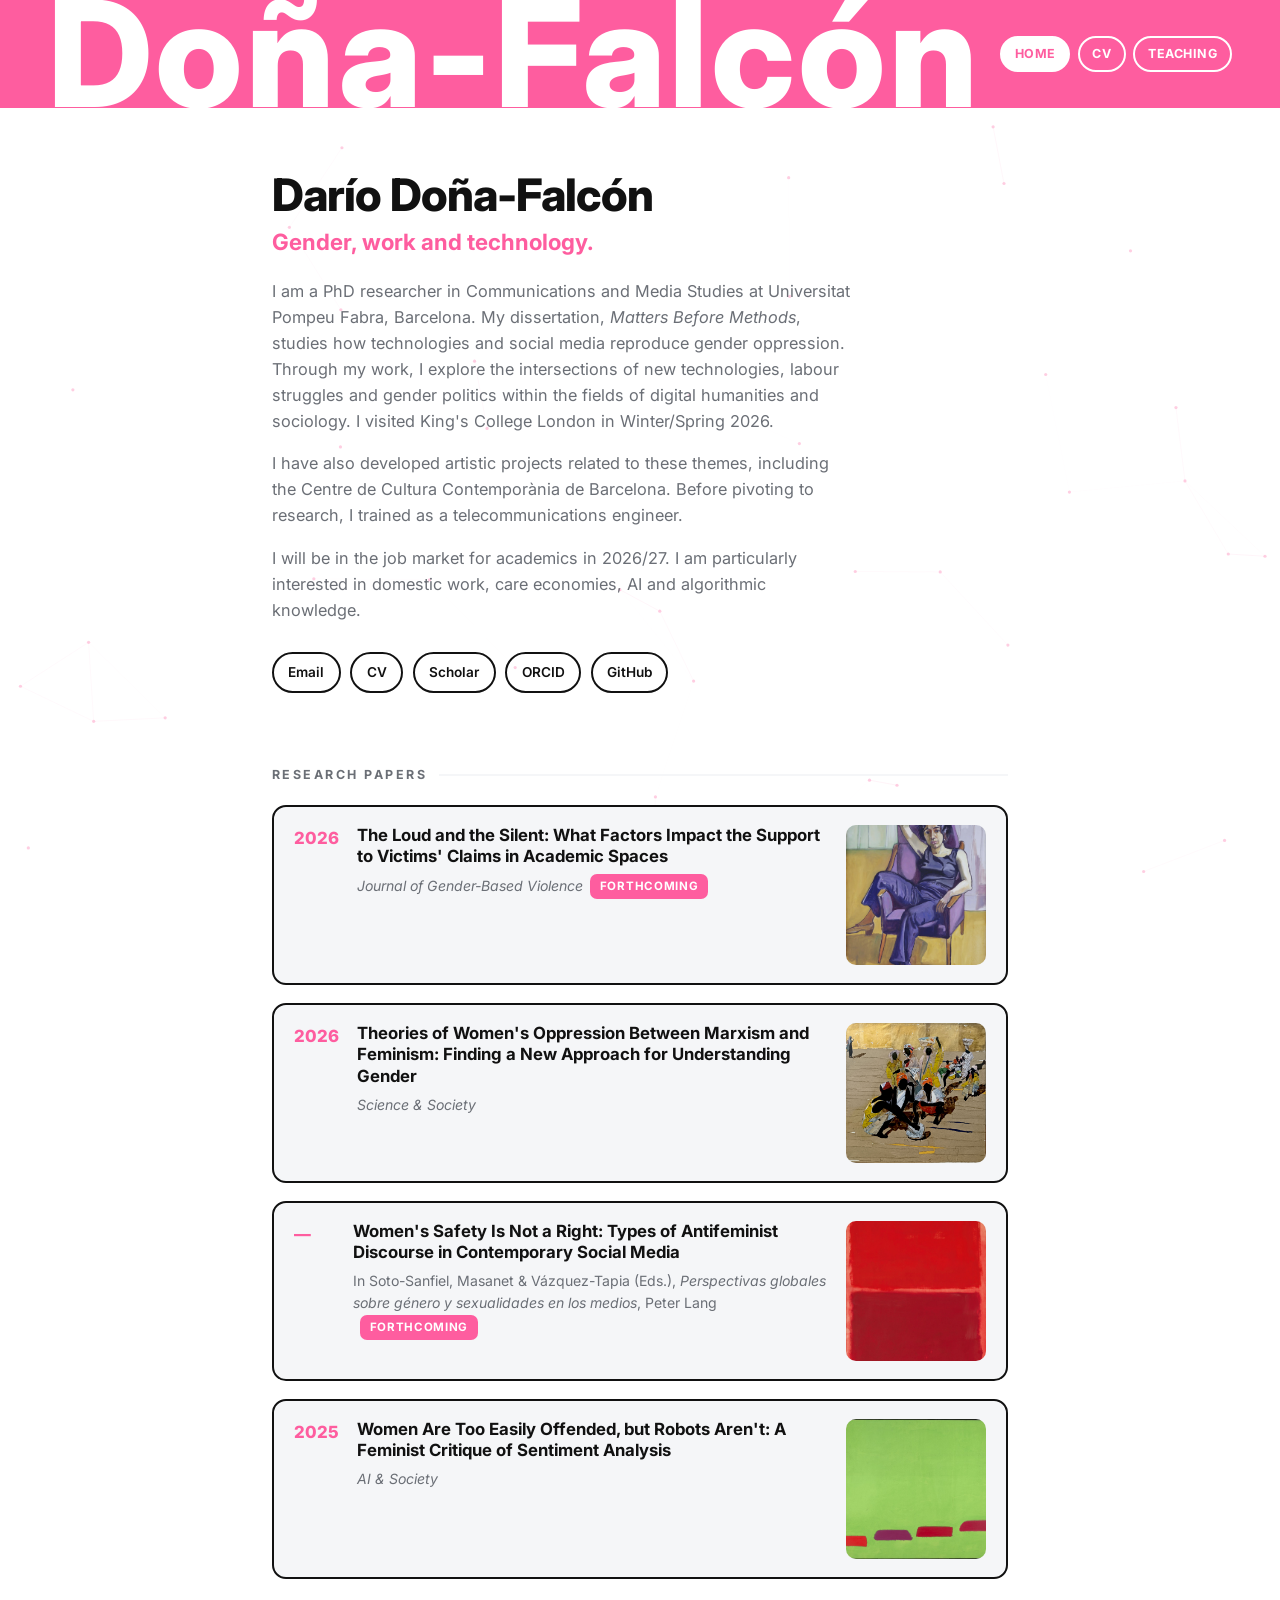
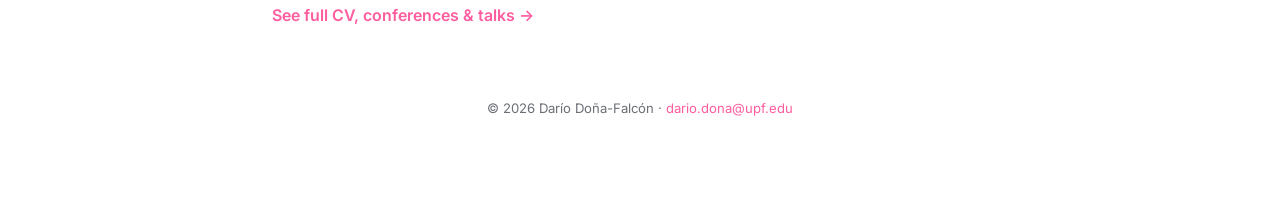
==== index.html @ e6c5cbc3 "Web for Dario" ====
<!DOCTYPE html>
<html lang="en">
<head>
<meta charset="UTF-8">
<meta name="viewport" content="width=device-width, initial-scale=1.0">
<title>Darío Doña-Falcón — PhD Researcher, Communication &amp; Media (UPF)</title>
<meta name="description" content="Darío Doña-Falcón is a PhD researcher in Communication and Media Studies at Universitat Pompeu Fabra, Barcelona, working on gender, work, technology, sentiment analysis, and algorithmic knowledge.">
<meta name="author" content="Darío Doña-Falcón">
<meta name="robots" content="index,follow">
<link rel="canonical" href="https://dariodonafalcon.github.io/">

<!-- Open Graph / social -->
<meta property="og:type" content="profile">
<meta property="og:title" content="Darío Doña-Falcón — PhD Researcher, Communication &amp; Media (UPF)">
<meta property="og:description" content="PhD researcher at Universitat Pompeu Fabra working on gender, work, technology, sentiment analysis, and algorithmic knowledge.">
<meta property="og:url" content="https://dariodonafalcon.github.io/">
<meta property="og:site_name" content="Darío Doña-Falcón">
<meta property="og:image" content="https://dariodonafalcon.github.io/paintings/4-marxist_girl-alice_neel.webp">
<meta property="profile:first_name" content="Darío">
<meta property="profile:last_name" content="Doña-Falcón">
<meta name="twitter:card" content="summary_large_image">
<meta name="twitter:title" content="Darío Doña-Falcón — PhD Researcher, Communication &amp; Media (UPF)">
<meta name="twitter:description" content="PhD researcher at Universitat Pompeu Fabra working on gender, work, technology, sentiment analysis, and algorithmic knowledge.">
<meta name="twitter:image" content="https://dariodonafalcon.github.io/paintings/4-marxist_girl-alice_neel.webp">

<link href="https://fonts.googleapis.com/css2?family=Inter:wght@400;600;800&display=swap" rel="stylesheet">
<link rel="stylesheet" href="style.css">

<script type="application/ld+json">
{
  "@context": "https://schema.org",
  "@type": "Person",
  "name": "Darío Doña-Falcón",
  "givenName": "Darío",
  "familyName": "Doña-Falcón",
  "url": "https://dariodonafalcon.github.io/",
  "email": "mailto:dario.dona@upf.edu",
  "jobTitle": "PhD Researcher in Communication and Media Studies",
  "worksFor": { "@type": "CollegeOrUniversity", "name": "Universitat Pompeu Fabra", "url": "https://www.upf.edu/" },
  "alumniOf": [
    { "@type": "CollegeOrUniversity", "name": "Universitat Pompeu Fabra" },
    { "@type": "CollegeOrUniversity", "name": "Universidad de Las Palmas de Gran Canaria" }
  ],
  "knowsAbout": ["Gender studies","Sentiment analysis","Machine learning","Digital humanities","Marxist theory","Care economy","Algorithmic knowledge","Social reproduction"],
  "sameAs": [
    "https://scholar.google.com/citations?user=Zijz9pcAAAAJ&hl=en",
    "https://orcid.org/0009-0006-4376-7000",
    "https://github.com/dariodonafalcon"
  ]
}
</script>
</head>
<body>
<div class="header">
  <a class="header_text" href="index.html">Doña-Falcón</a>
  <nav class="nav">
    <a href="index.html" class="active">Home</a>
    <a href="cv.html">CV</a>
    <a href="teaching.html">Teaching</a>
  </nav>
</div>
<canvas id="bg"></canvas>
<div class="spacer"></div>

<div class="content">
  <section class="intro">
    <h1>Darío Doña-Falcón</h1>
    <p class="tagline">Gender, work and technology.</p>
    <p>I am a PhD researcher in Communications and Media Studies at Universitat Pompeu Fabra, Barcelona. My dissertation, <em>Matters Before Methods</em>, studies how technologies and social media reproduce gender oppression. Through my work, I explore the intersections of new technologies, labour struggles and gender politics within the fields of digital humanities and sociology. I visited King's College London in Winter/Spring 2026.</p>
    <p>I have also developed artistic projects related to these themes, including the Centre de Cultura Contemporània de Barcelona. Before pivoting to research, I trained as a telecommunications engineer.</p>
    <p>I will be in the job market for academics in 2026/27. I am particularly interested in domestic work, care economies, AI and algorithmic knowledge.</p>
    <nav class="links">
      <a href="mailto:dario.dona@upf.edu">Email</a>
      <a href="cv.html">CV</a>
      <a href="https://scholar.google.com/citations?user=Zijz9pcAAAAJ&hl=en/" target="_blank" rel="noopener">Scholar</a>
      <a href="https://orcid.org/0009-0006-4376-7000/" target="_blank" rel="noopener">ORCID</a>
      <a href="https://github.com/dariodonafalcon" target="_blank" rel="noopener">GitHub</a>
    </nav>
  </section>

  <!-- RESEARCH PAPERS -->
  <h3 class="sec-title">Research Papers</h3>

  <article class="card">
    <div class="year">2026</div>
    <div class="c-body">
      <p class="c-title">The Loud and the Silent: What Factors Impact the Support to Victims' Claims in Academic Spaces</p>
      <p class="c-venue"><em>Journal of Gender-Based Violence</em><span class="pill">Forthcoming</span></p>
    </div>
    <img class="paper-art" src="paintings/4-marxist_girl-alice_neel.webp" alt="Alice Neel, Marxist Girl" loading="lazy">
  </article>

  <a class="card-link" href="https://doi.org/10.1177/00368237251399095" target="_blank" rel="noopener">
  <article class="card">
    <div class="year">2026</div>
    <div class="c-body">
      <p class="c-title">Theories of Women's Oppression Between Marxism and Feminism: Finding a New Approach for Understanding Gender</p>
      <p class="c-venue"><em>Science &amp; Society</em></p>
    </div>
    <img class="paper-art" src="paintings/3-africa_4-khalid_el_bekay.jpg" alt="Khalid el Bekay, Africa 4" loading="lazy">
  </article>
  </a>

  <article class="card">
    <div class="year">—</div>
    <div class="c-body">
      <p class="c-title">Women's Safety Is Not a Right: Types of Antifeminist Discourse in Contemporary Social Media</p>
      <p class="c-venue">In Soto-Sanfiel, Masanet &amp; Vázquez-Tapia (Eds.), <em>Perspectivas globales sobre género y sexualidades en los medios</em>, Peter Lang<span class="pill">Forthcoming</span></p>
    </div>
    <img class="paper-art" src="paintings/2-red_on_red-mark_rothko.jpg" alt="Mark Rothko, Red on Red" loading="lazy">
  </article>

  <a class="card-link" href="https://doi.org/10.1007/s00146-025-02582-6" target="_blank" rel="noopener">
  <article class="card">
    <div class="year">2025</div>
    <div class="c-body">
      <p class="c-title">Women Are Too Easily Offended, but Robots Aren't: A Feminist Critique of Sentiment Analysis</p>
      <p class="c-venue"><em>AI &amp; Society</em></p>
    </div>
    <img class="paper-art" src="paintings/1-11.7.64-john_hoyland.jpg" alt="John Hoyland, 11.7.64" loading="lazy">
  </article>
  </a>

  <p style="margin-top:1.5rem"><a href="cv.html" style="color:var(--accent); font-weight:600; text-decoration:none">See full CV, conferences &amp; talks →</a></p>
</div>

<footer>© 2026 Darío Doña-Falcón · <a href="mailto:dario.dona@upf.edu">dario.dona@upf.edu</a></footer>

<script src="script.js"></script>
</body>
</html>
---- style.css ----
:root{
  /* --- THE ONE KNOB: change site accent here --- */
  --accent:#fe5d9f;          /* pink (reused from previous project) */
  --accent-rgb:254,93,159;   /* keep in sync with --accent (used by canvas bg) */
  --ink:#111; --paper:#fff; --soft:#f5f6f8; --muted:#6b6f76;
}
*{box-sizing:border-box}
html{scroll-behavior:smooth}
body{margin:0; font-family:"Inter", system-ui, sans-serif; background:var(--paper); color:var(--ink); line-height:1.6}
a{color:inherit}
::selection{background:var(--accent); color:#fff}

/* fixed color-block header (Appel signature) with inline nav */
.header{
  position:fixed; top:0; left:0; width:100vw; height:12vh; min-height:78px;
  background:var(--accent); color:#fff; z-index:20;
  display:flex; align-items:center; justify-content:space-between; gap:18px;
  padding:0 clamp(18px,5vw,48px); overflow:hidden;
}
.header_text{font-weight:800; letter-spacing:.02em;
  /* font bigger than the bar so caps span top->bottom (leading is clipped). tune 17vh / 13vw guard */
  font-size:max(1.6rem, min(16.4vh, 13vw)); line-height:.78; text-decoration:none; color:#fff; white-space:nowrap}
.nav{display:flex; gap:.45rem; flex-wrap:nowrap}
.nav a{text-decoration:none; color:#fff; border:2px solid #fff; padding:.35rem .8rem;
  border-radius:999px; font-weight:700; font-size:.78rem; text-transform:uppercase;
  letter-spacing:.04em; transition:.15s; white-space:nowrap}
.nav a:hover{background:#fff; color:var(--accent)}
.nav a.active{background:#fff; color:var(--accent)}
/* hovering the name inverts the whole pink header */
.header:has(.header_text:hover){background:#fff}
.header:has(.header_text:hover) .header_text{color:var(--accent)}
.header:has(.header_text:hover) .nav a{border-color:var(--accent); color:var(--accent)}
.header:has(.header_text:hover) .nav a.active{background:var(--accent); color:#fff}

#bg{position:fixed; inset:0; z-index:0; opacity:.5}
.content{position:relative; z-index:1; max-width:780px; margin:0 auto; padding:0 22px}
.spacer{height:12vh; min-height:78px}

.intro{padding:7vh 0 3vh}
.intro h1{font-size:clamp(1.9rem,5.5vw,2.8rem); margin:0 0 .25rem; font-weight:800; letter-spacing:-.02em; line-height:1.1}
.intro .tagline{color:var(--accent); font-weight:700; font-size:clamp(1.1rem,3vw,1.4rem); margin:0 0 1.1rem}
.intro h2{font-size:clamp(1.5rem,4vw,2.2rem); margin:0 0 .8rem; font-weight:800; letter-spacing:-.01em; line-height:1.15}
.intro p{color:var(--muted); max-width:58ch; margin:0 0 1rem; font-size:1.02rem}
.links{margin-top:1.8rem; display:flex; gap:.6rem; flex-wrap:wrap}
.links a{text-decoration:none; color:var(--ink); border:2px solid var(--ink); padding:.5rem .9rem;
  border-radius:999px; font-weight:600; font-size:.85rem; transition:.15s}
.links a:hover{background:var(--accent); border-color:var(--accent); color:#fff}

.sec-title{font-size:.78rem; letter-spacing:.2em; text-transform:uppercase; color:var(--muted);
  margin:5vh 0 1.2rem; display:flex; align-items:center; gap:12px}
.sec-title::after{content:""; flex:1; height:2px; background:var(--soft)}

/* whole-card link (papers with a DOI) */
.card-link{display:block; text-decoration:none; color:inherit; cursor:pointer}

/* publication / reference card */
.card{
  display:flex; gap:18px; background:var(--soft); border:2px solid var(--ink); border-radius:14px;
  padding:18px 20px; margin-bottom:18px; align-items:flex-start;
  box-shadow:none; transition:transform .12s, box-shadow .12s;
}
.card:hover{transform:translate(-2px,-2px); box-shadow:7px 7px 0 var(--accent)}
.year{flex:0 0 auto; font-weight:800; font-size:1.05rem; color:var(--accent); min-width:3.4ch}
.card .c-body{flex:1 1 auto; min-width:0}
/* uniform painting thumbnail attached to each paper */
.paper-art{flex:0 0 auto; width:140px; height:140px; object-fit:cover; align-self:center;
  border-radius:10px; display:block}
.c-title{font-weight:700; font-size:1.05rem; margin:0 0 .35rem; line-height:1.3}
.c-venue{color:var(--muted); font-size:.88rem; margin:0}
.c-venue a{color:var(--accent); text-decoration:none}
.c-venue a:hover{text-decoration:underline}
.pill{display:inline-block; font-size:.72rem; font-weight:700; text-transform:uppercase; letter-spacing:.06em;
  background:var(--accent); color:#fff; border-radius:7px; padding:.2rem .6rem; margin-left:.45rem;
  vertical-align:.1em; text-decoration:none; transition:.15s}

/* compact list rows (talks, teaching, education, awards) */
.item{display:flex; gap:16px; padding:.9rem 0; border-bottom:1px solid var(--soft); align-items:baseline}
.item .when{flex:0 0 7.5rem; color:var(--accent); font-weight:600; font-size:.82rem}
.item .what{margin:0}
.item .what .h{font-weight:600}
.item .what .m{color:var(--muted); font-size:.88rem}
.item .what em{color:var(--ink)}

.skills{display:grid; grid-template-columns:max-content 1fr; gap:.7rem 1.4rem; font-size:.92rem; margin-top:.4rem}
.skills dt{font-weight:700}
.skills dd{margin:0; color:var(--muted)}

footer{position:relative; z-index:1; text-align:center; color:var(--muted); padding:6vh 0 10vh; font-size:.82rem}
footer a{color:var(--accent); text-decoration:none}

@media(max-width:600px){
  .item{flex-direction:column; gap:.2rem}
  .item .when{flex:none}
  .header{flex-direction:column; justify-content:center; gap:.5rem; height:auto; padding:14px clamp(16px,5vw,48px)}
  .header_text{font-size:clamp(1.7rem,11vw,2.6rem); line-height:1}
  .spacer{height:122px}
  .nav a{padding:.3rem .65rem; font-size:.72rem}
  /* cards stack: text first, painting as a full-width banner below */
  .card{flex-direction:column; gap:12px; padding:16px}
  .paper-art{width:100%; height:170px}
}
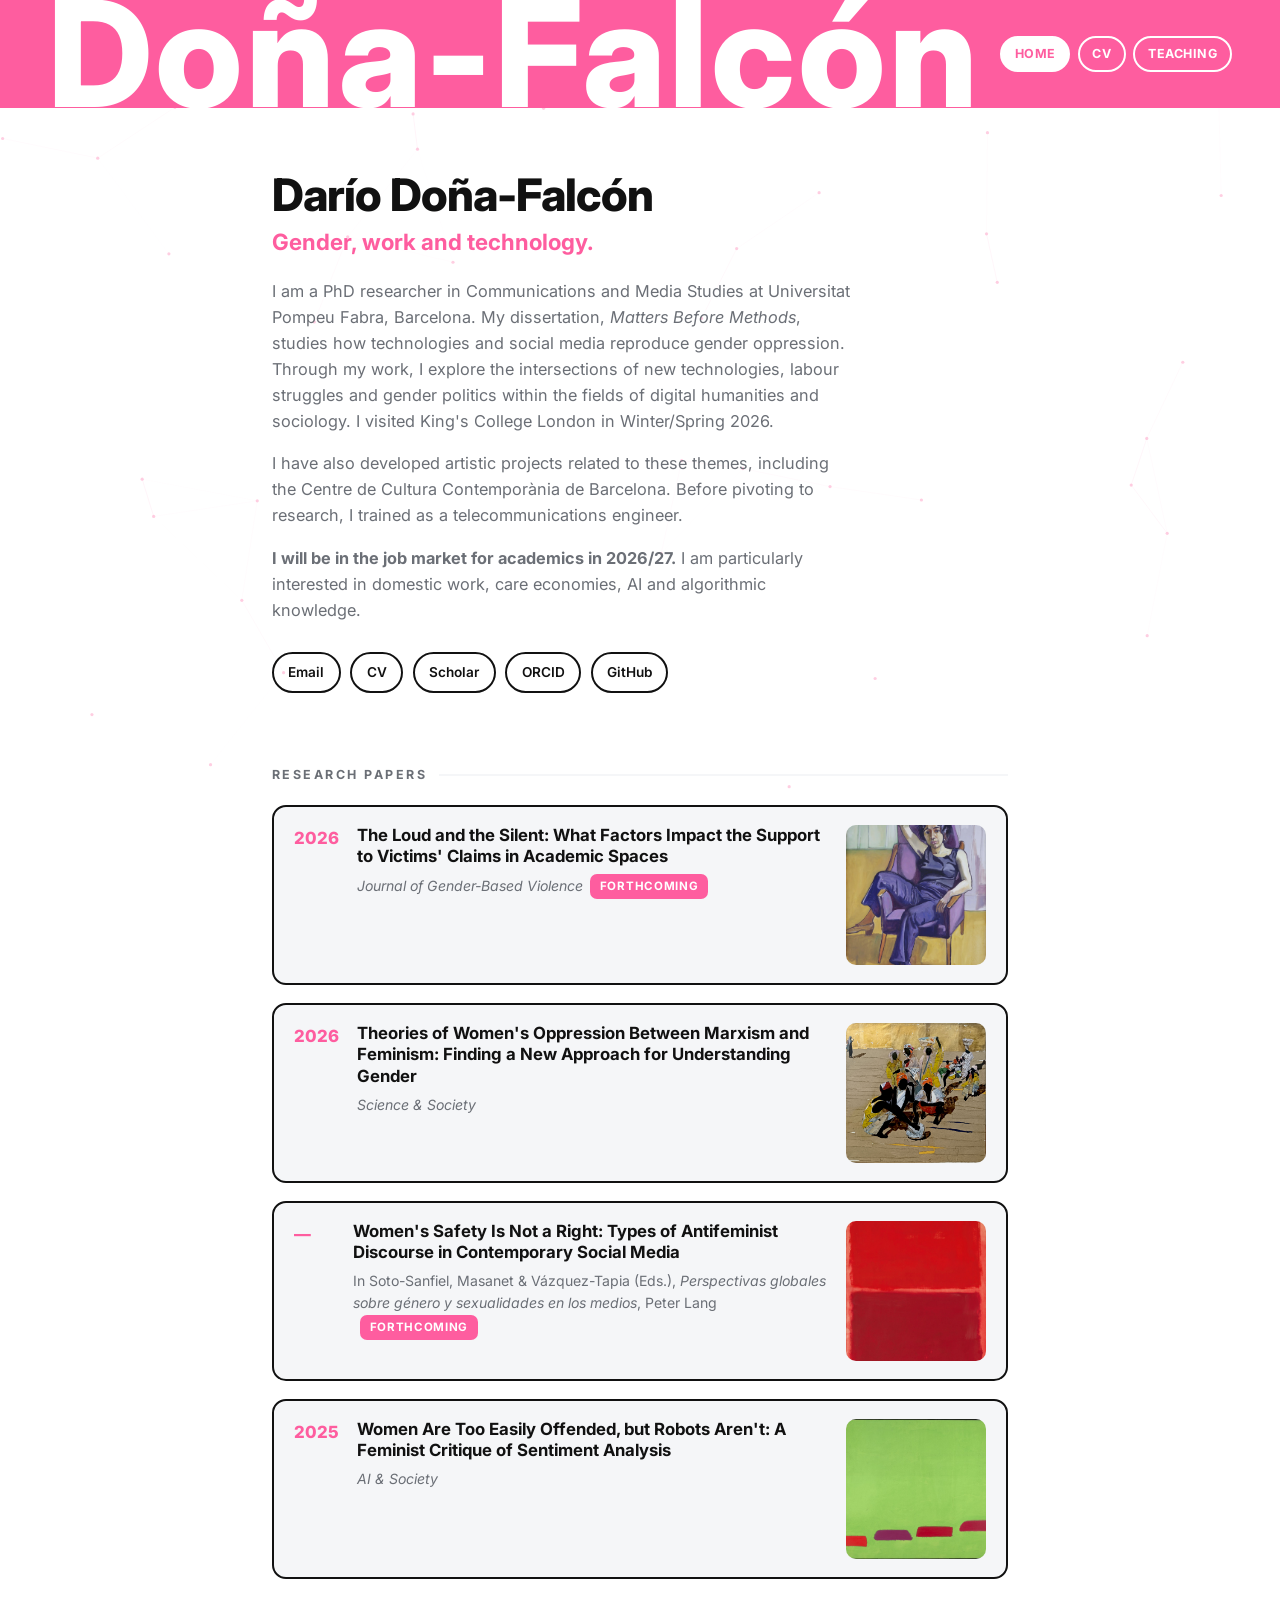
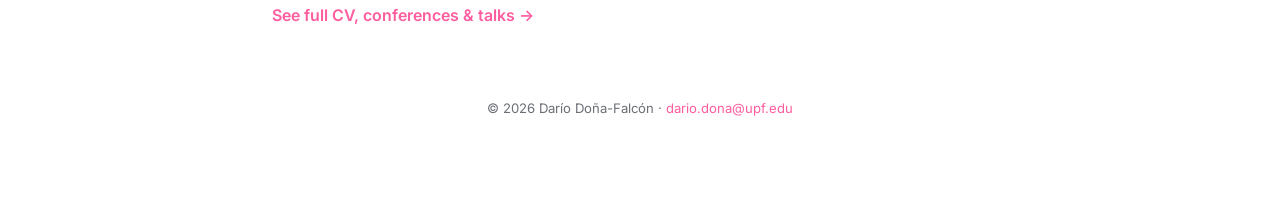
==== commit 9a2e4907: "Minor updates" ====
--- a/index.html
+++ b/index.html
@@ -68,7 +68,7 @@
     <p class="tagline">Gender, work and technology.</p>
     <p>I am a PhD researcher in Communications and Media Studies at Universitat Pompeu Fabra, Barcelona. My dissertation, <em>Matters Before Methods</em>, studies how technologies and social media reproduce gender oppression. Through my work, I explore the intersections of new technologies, labour struggles and gender politics within the fields of digital humanities and sociology. I visited King's College London in Winter/Spring 2026.</p>
     <p>I have also developed artistic projects related to these themes, including the Centre de Cultura Contemporània de Barcelona. Before pivoting to research, I trained as a telecommunications engineer.</p>
-    <p>I will be in the job market for academics in 2026/27. I am particularly interested in domestic work, care economies, AI and algorithmic knowledge.</p>
+    <p><b>I will be in the job market for academics in 2026/27.</b> I am particularly interested in domestic work, care economies, AI and algorithmic knowledge.</p>
     <nav class="links">
       <a href="mailto:dario.dona@upf.edu">Email</a>
       <a href="cv.html">CV</a>
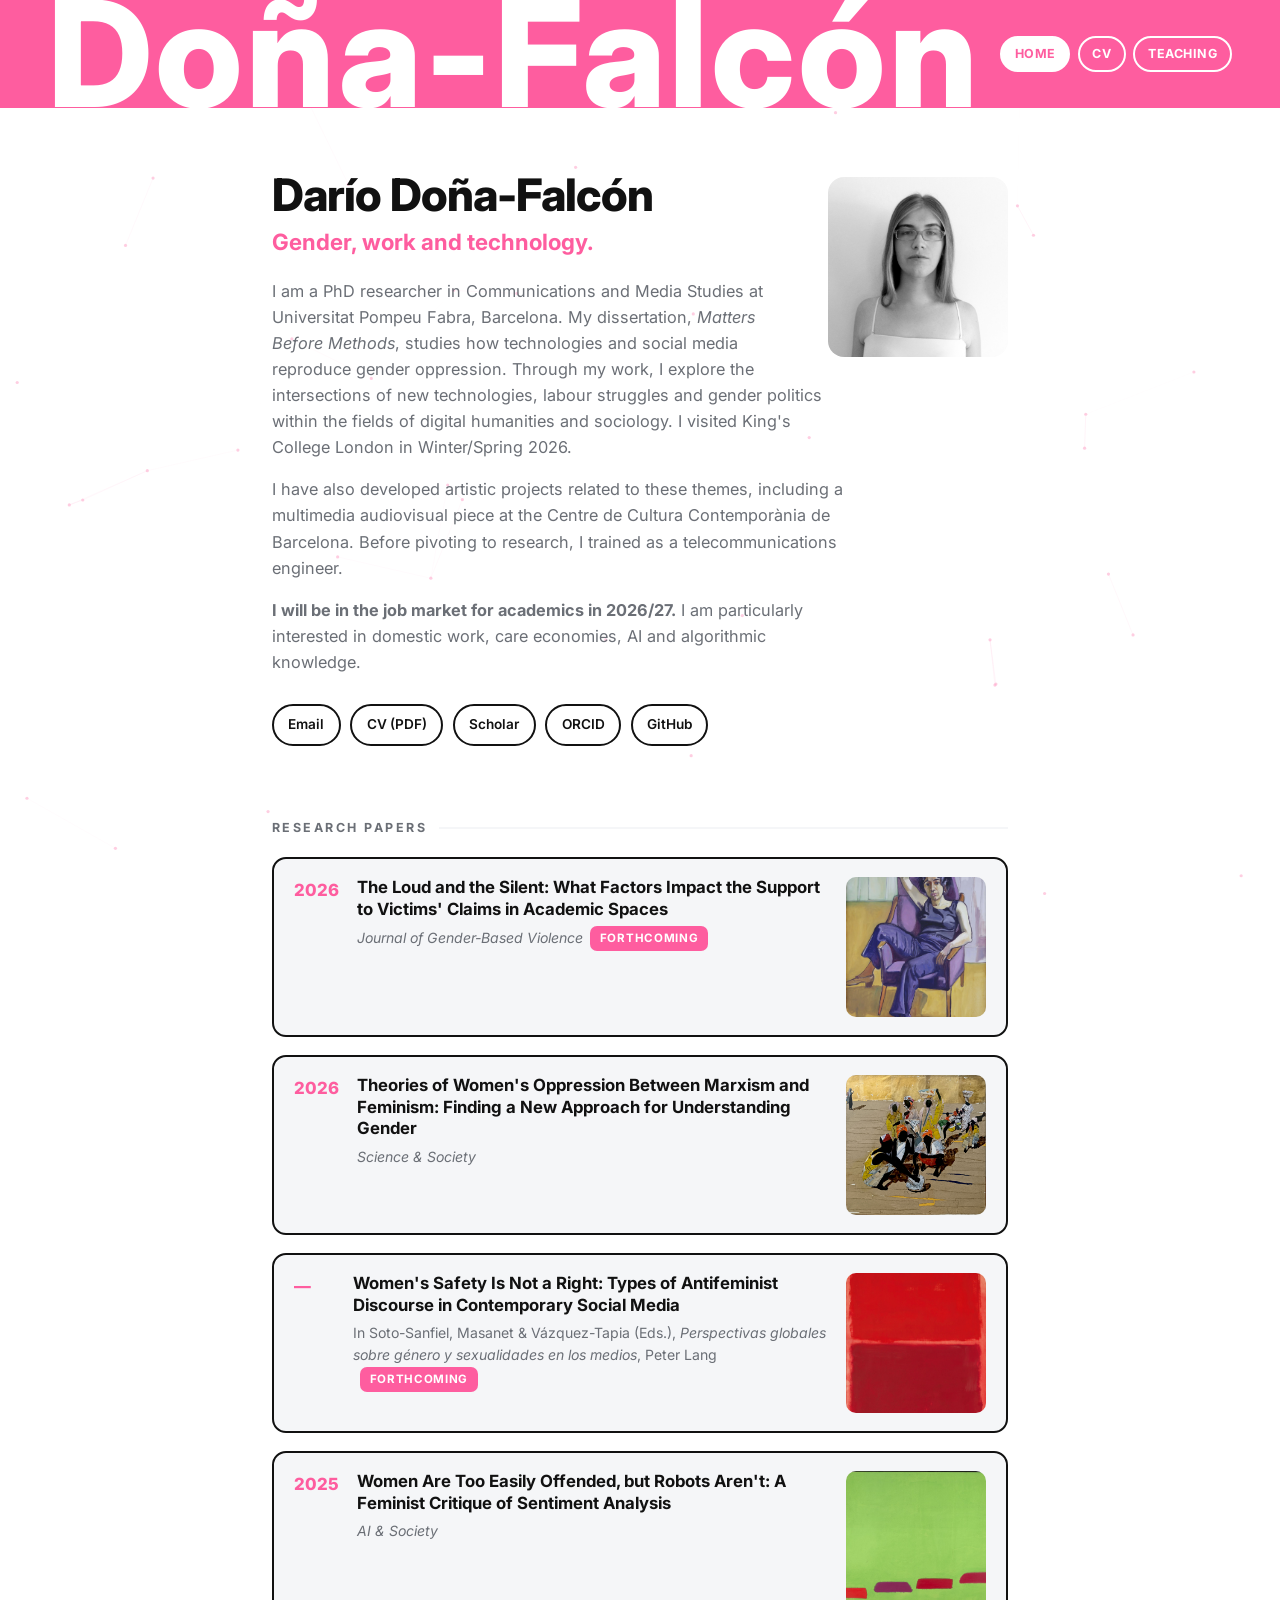
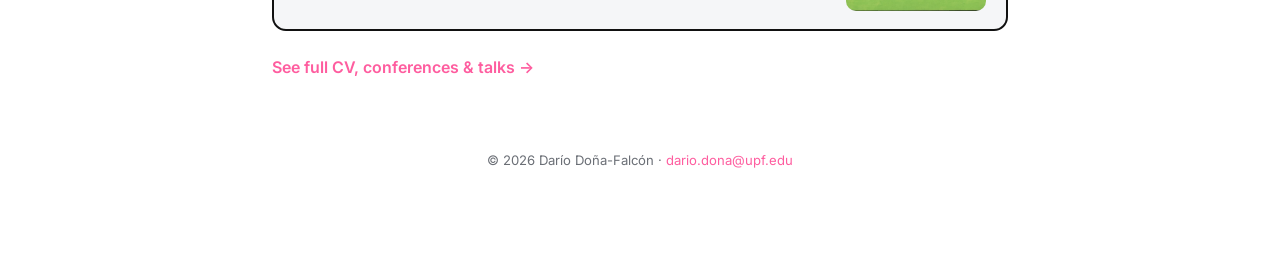
==== commit 182ca4bb: "Headshot" ====
--- a/index.html
+++ b/index.html
@@ -8,6 +8,7 @@
 <meta name="author" content="Darío Doña-Falcón">
 <meta name="robots" content="index,follow">
 <link rel="canonical" href="https://dariodonafalcon.github.io/">
+<link rel="icon" href="favicon.svg" type="image/svg+xml">
 
 <!-- Open Graph / social -->
 <meta property="og:type" content="profile">
@@ -15,13 +16,13 @@
 <meta property="og:description" content="PhD researcher at Universitat Pompeu Fabra working on gender, work, technology, sentiment analysis, and algorithmic knowledge.">
 <meta property="og:url" content="https://dariodonafalcon.github.io/">
 <meta property="og:site_name" content="Darío Doña-Falcón">
-<meta property="og:image" content="https://dariodonafalcon.github.io/paintings/4-marxist_girl-alice_neel.webp">
+<meta property="og:image" content="https://dariodonafalcon.github.io/me.jpg">
 <meta property="profile:first_name" content="Darío">
 <meta property="profile:last_name" content="Doña-Falcón">
 <meta name="twitter:card" content="summary_large_image">
 <meta name="twitter:title" content="Darío Doña-Falcón — PhD Researcher, Communication &amp; Media (UPF)">
 <meta name="twitter:description" content="PhD researcher at Universitat Pompeu Fabra working on gender, work, technology, sentiment analysis, and algorithmic knowledge.">
-<meta name="twitter:image" content="https://dariodonafalcon.github.io/paintings/4-marxist_girl-alice_neel.webp">
+<meta name="twitter:image" content="https://dariodonafalcon.github.io/me.jpg">
 
 <link href="https://fonts.googleapis.com/css2?family=Inter:wght@400;600;800&display=swap" rel="stylesheet">
 <link rel="stylesheet" href="style.css">
@@ -34,6 +35,7 @@
   "givenName": "Darío",
   "familyName": "Doña-Falcón",
   "url": "https://dariodonafalcon.github.io/",
+  "image": "https://dariodonafalcon.github.io/me.jpg",
   "email": "mailto:dario.dona@upf.edu",
   "jobTitle": "PhD Researcher in Communication and Media Studies",
   "worksFor": { "@type": "CollegeOrUniversity", "name": "Universitat Pompeu Fabra", "url": "https://www.upf.edu/" },
@@ -64,14 +66,15 @@
 
 <div class="content">
   <section class="intro">
+    <img class="headshot" src="me.jpg" alt="Portrait of Darío Doña-Falcón" width="180" height="180">
     <h1>Darío Doña-Falcón</h1>
     <p class="tagline">Gender, work and technology.</p>
     <p>I am a PhD researcher in Communications and Media Studies at Universitat Pompeu Fabra, Barcelona. My dissertation, <em>Matters Before Methods</em>, studies how technologies and social media reproduce gender oppression. Through my work, I explore the intersections of new technologies, labour struggles and gender politics within the fields of digital humanities and sociology. I visited King's College London in Winter/Spring 2026.</p>
-    <p>I have also developed artistic projects related to these themes, including the Centre de Cultura Contemporània de Barcelona. Before pivoting to research, I trained as a telecommunications engineer.</p>
+    <p>I have also developed artistic projects related to these themes, including a multimedia audiovisual piece at the Centre de Cultura Contemporània de Barcelona. Before pivoting to research, I trained as a telecommunications engineer.</p>
     <p><b>I will be in the job market for academics in 2026/27.</b> I am particularly interested in domestic work, care economies, AI and algorithmic knowledge.</p>
     <nav class="links">
       <a href="mailto:dario.dona@upf.edu">Email</a>
-      <a href="cv.html">CV</a>
+      <a href="cv_DarioDonaFalcon.pdf">CV (PDF)</a>
       <a href="https://scholar.google.com/citations?user=Zijz9pcAAAAJ&hl=en/" target="_blank" rel="noopener">Scholar</a>
       <a href="https://orcid.org/0009-0006-4376-7000/" target="_blank" rel="noopener">ORCID</a>
       <a href="https://github.com/dariodonafalcon" target="_blank" rel="noopener">GitHub</a>
--- a/style.css
+++ b/style.css
@@ -37,6 +37,8 @@
 .spacer{height:12vh; min-height:78px}
 
 .intro{padding:7vh 0 3vh}
+.headshot{float:right; width:clamp(120px,26vw,180px); aspect-ratio:1; object-fit:cover; object-position:center top;
+  border-radius:16px; margin:.4rem 0 14px 22px}
 .intro h1{font-size:clamp(1.9rem,5.5vw,2.8rem); margin:0 0 .25rem; font-weight:800; letter-spacing:-.02em; line-height:1.1}
 .intro .tagline{color:var(--accent); font-weight:700; font-size:clamp(1.1rem,3vw,1.4rem); margin:0 0 1.1rem}
 .intro h2{font-size:clamp(1.5rem,4vw,2.2rem); margin:0 0 .8rem; font-weight:800; letter-spacing:-.01em; line-height:1.15}
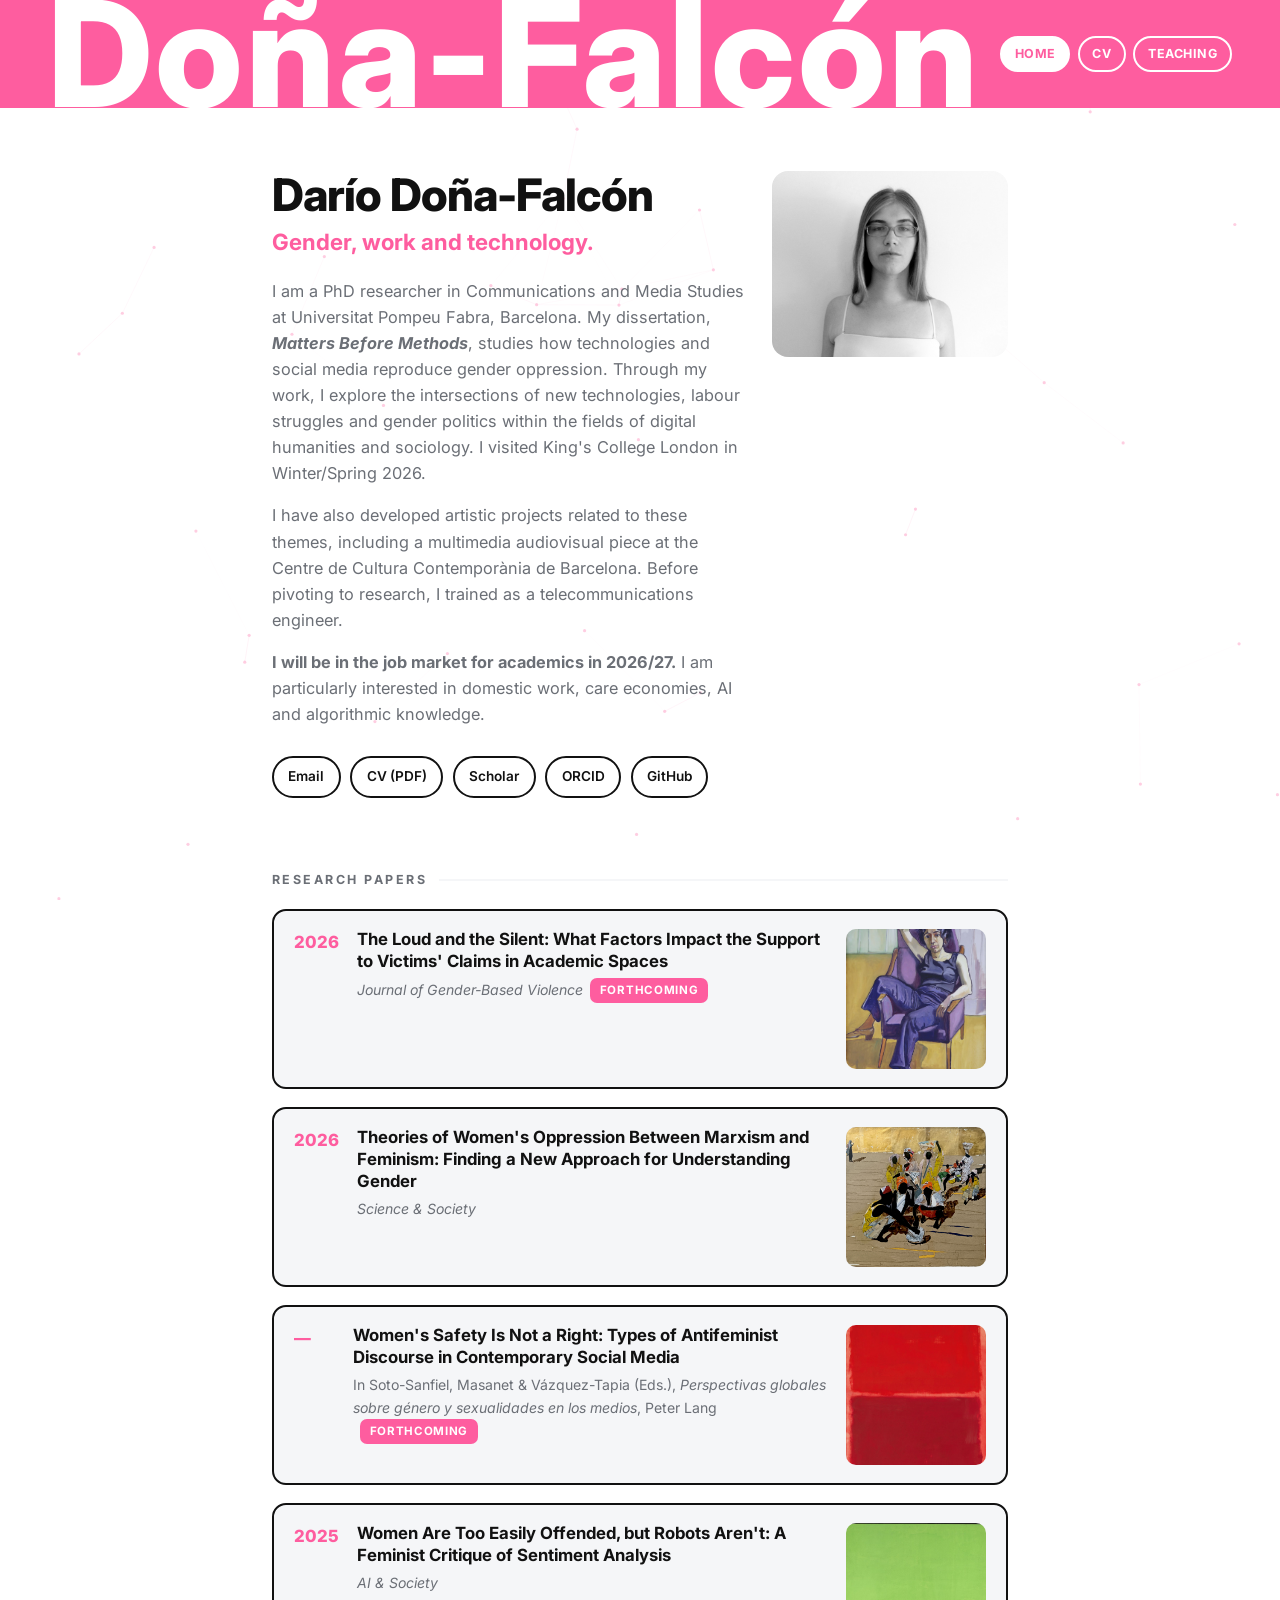
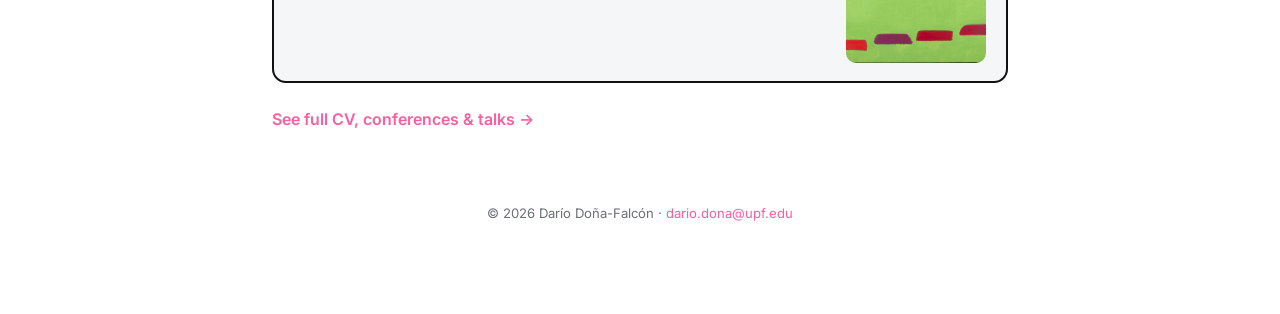
==== commit adfefac4: "Picture update" ====
--- a/index.html
+++ b/index.html
@@ -66,10 +66,10 @@
 
 <div class="content">
   <section class="intro">
-    <img class="headshot" src="me.jpg" alt="Portrait of Darío Doña-Falcón" width="180" height="180">
+    <div class="intro-text">
     <h1>Darío Doña-Falcón</h1>
     <p class="tagline">Gender, work and technology.</p>
-    <p>I am a PhD researcher in Communications and Media Studies at Universitat Pompeu Fabra, Barcelona. My dissertation, <em>Matters Before Methods</em>, studies how technologies and social media reproduce gender oppression. Through my work, I explore the intersections of new technologies, labour struggles and gender politics within the fields of digital humanities and sociology. I visited King's College London in Winter/Spring 2026.</p>
+    <p>I am a PhD researcher in Communications and Media Studies at Universitat Pompeu Fabra, Barcelona. My dissertation, <em><b>Matters Before Methods</b></em>, studies how technologies and social media reproduce gender oppression. Through my work, I explore the intersections of new technologies, labour struggles and gender politics within the fields of digital humanities and sociology. I visited King's College London in Winter/Spring 2026.</p>
     <p>I have also developed artistic projects related to these themes, including a multimedia audiovisual piece at the Centre de Cultura Contemporània de Barcelona. Before pivoting to research, I trained as a telecommunications engineer.</p>
     <p><b>I will be in the job market for academics in 2026/27.</b> I am particularly interested in domestic work, care economies, AI and algorithmic knowledge.</p>
     <nav class="links">
@@ -79,6 +79,8 @@
       <a href="https://orcid.org/0009-0006-4376-7000/" target="_blank" rel="noopener">ORCID</a>
       <a href="https://github.com/dariodonafalcon" target="_blank" rel="noopener">GitHub</a>
     </nav>
+    </div>
+    <img class="headshot" src="me.jpg" alt="Portrait of Darío Doña-Falcón" width="2920" height="2304">
   </section>
 
   <!-- RESEARCH PAPERS -->
--- a/style.css
+++ b/style.css
@@ -36,9 +36,9 @@
 .content{position:relative; z-index:1; max-width:780px; margin:0 auto; padding:0 22px}
 .spacer{height:12vh; min-height:78px}
 
-.intro{padding:7vh 0 3vh}
-.headshot{float:right; width:clamp(120px,26vw,180px); aspect-ratio:1; object-fit:cover; object-position:center top;
-  border-radius:16px; margin:.4rem 0 14px 22px}
+.intro{padding:7vh 0 3vh; display:flex; gap:28px; align-items:flex-start}
+.intro-text{flex:1 1 auto; min-width:0}
+.headshot{flex:0 0 auto; width:clamp(180px,32%,260px); height:auto; border-radius:16px; display:block}
 .intro h1{font-size:clamp(1.9rem,5.5vw,2.8rem); margin:0 0 .25rem; font-weight:800; letter-spacing:-.02em; line-height:1.1}
 .intro .tagline{color:var(--accent); font-weight:700; font-size:clamp(1.1rem,3vw,1.4rem); margin:0 0 1.1rem}
 .intro h2{font-size:clamp(1.5rem,4vw,2.2rem); margin:0 0 .8rem; font-weight:800; letter-spacing:-.01em; line-height:1.15}
@@ -100,4 +100,7 @@
   /* cards stack: text first, painting as a full-width banner below */
   .card{flex-direction:column; gap:12px; padding:16px}
   .paper-art{width:100%; height:170px}
+  /* intro stacks: photo below the text */
+  .intro{flex-direction:column; gap:18px}
+  .headshot{width:min(260px,70%)}
 }
